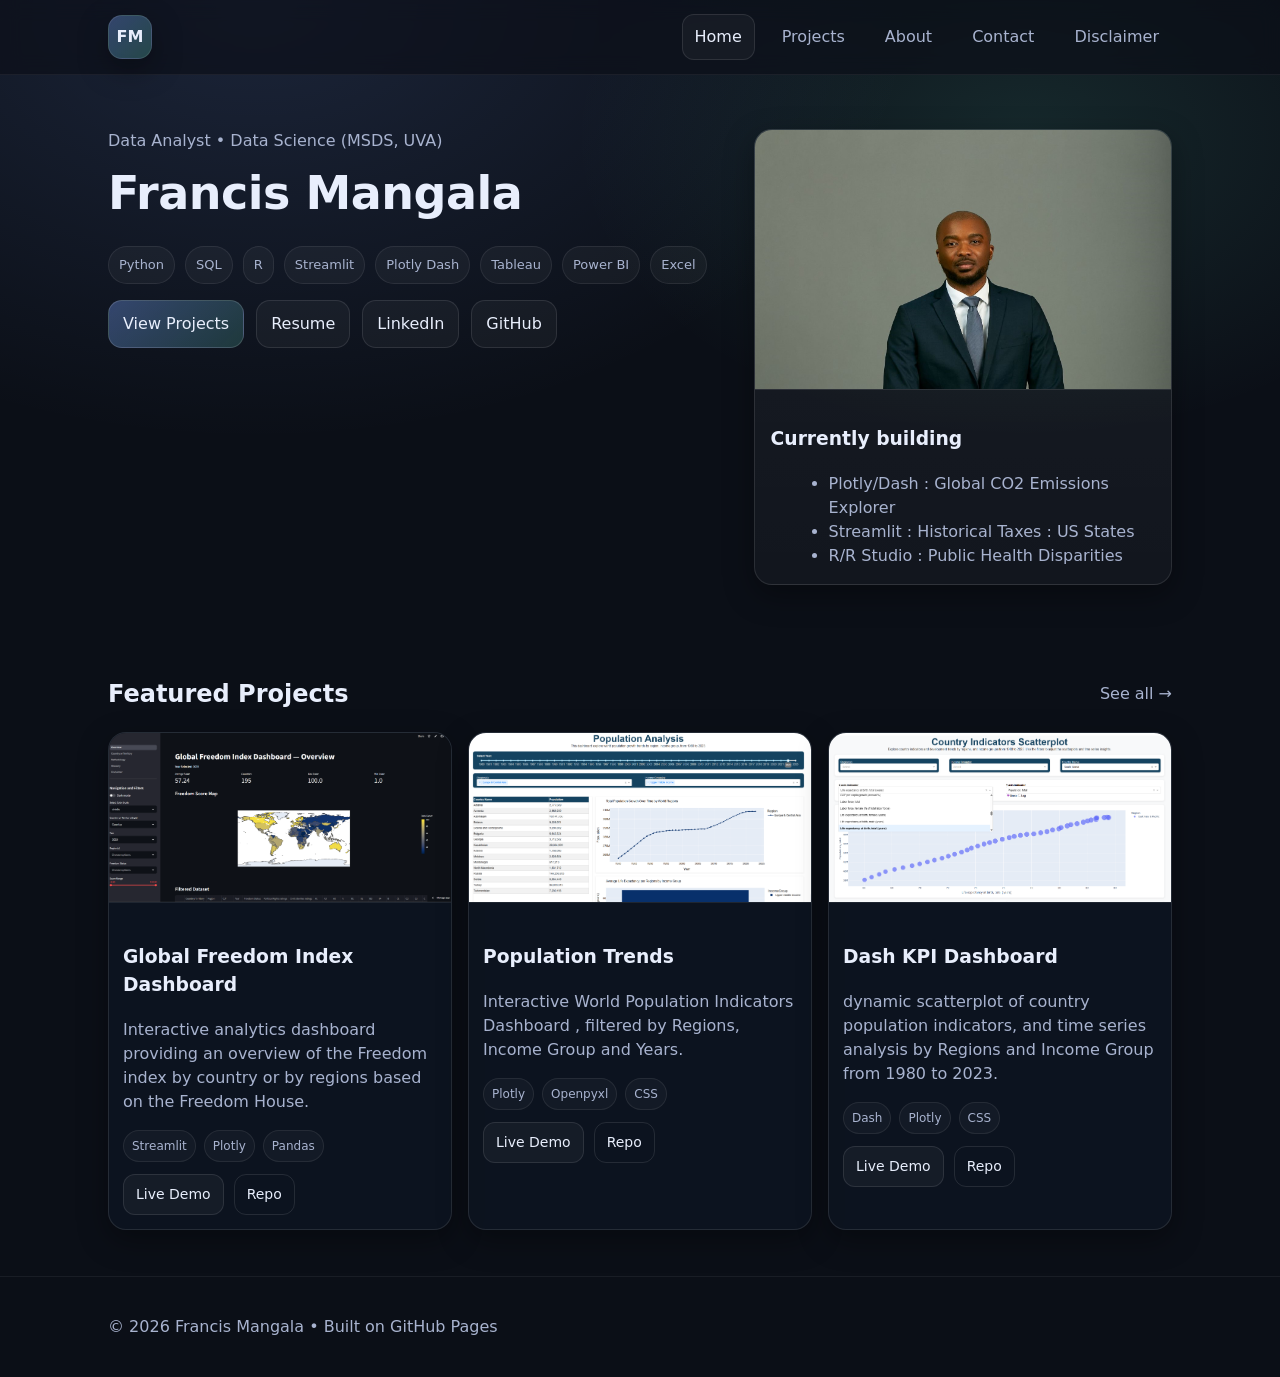
==== index.html @ 0584d46b "Update Website" ====
<!doctype html>
<html lang="en">
<head>
  <meta charset="utf-8" />
  <meta name="viewport" content="width=device-width,initial-scale=1" />
  <title>Francis Mangala | Data Analyst</title>
  <meta name="description" content="Portfolio of Francis Mangala — Data Analytics, Dash/Streamlit Apps, BI Dashboards, and Data Science projects." />
  <link rel="stylesheet" href="assets/css/styles.css" />
</head>

<body>
  <header class="site-header">
    <div class="container nav">
      <a class="brand" href="index.html">FM</a>
      <nav>
        <a class="active" href="index.html">Home</a>
        <a href="projects.html">Projects</a>
        <a href="about.html">About</a>
        <a href="contact.html">Contact</a>
        <a href="disclaimer.html">Disclaimer</a>
      </nav>
      <button class="nav-toggle" aria-label="Toggle menu">☰</button>
    </div>
  </header>

  <main>
    <section class="hero">
      <div class="container hero-grid">
        <div>
          <p class="kicker">Data Analyst • Data Science (MSDS, UVA)</p>
          <h1>Francis Mangala</h1>
          <p class="subtitle">
            
          </p>

          <div class="chips">
            <span class="chip">Python</span>
            <span class="chip">SQL</span>
            <span class="chip">R</span>
            <span class="chip">Streamlit</span>
            <span class="chip">Plotly Dash</span>
            <span class="chip">Tableau</span>
            <span class="chip">Power BI</span>
            <span class="chip">Excel</span>
          </div>

          <div class="cta-row">
            <a class="btn primary" href="projects.html">View Projects</a>
            <a class="btn" href="resume/Francis Mangala_resume.pdf" target="_blank" rel="noopener">Resume</a>
            <a class="btn" href="https://www.linkedin.com/in/francismangala/" target="_blank" rel="noopener">LinkedIn</a>
            <a class="btn" href="https://github.com/VizualOptima?tab=repositories" target="_blank" rel="noopener">GitHub</a>
          </div>

          <!-- <div class="links-row">
            <a href="https://www.linkedin.com/in/francismangala/" target="_blank" rel="noopener">LinkedIn</a>
            <span>•</span>
            <a href="https://github.com/VizualOptima?tab=repositories" target="_blank" rel="noopener">GitHub</a>
          </div> -->
        </div>

        <div class="hero-card">
          <img class="avatar" src="assets/img/profile.jpg" alt="Francis Mangala profile photo" />
          <div class="hero-card-body">
            <h3>Currently building</h3>
            <ul>
              <li>Plotly/Dash : Global CO2 Emissions Explorer</li>
              <li>Streamlit : Historical Taxes : US States</li>
              <li>R/R Studio : Public Health Disparities</li>
            </ul>
          </div>
        </div>
      </div>
    </section>

    <section class="section">
      <div class="container">
        <div class="section-head">
          <h2>Featured Projects</h2>
          <a class="text-link" href="projects.html">See all →</a>
        </div>

        <div class="grid cards">
          <article class="card">
            <img src="assets/img/Overview.png" alt="Freedom Index Dashboard screenshot" />
            <div class="card-body">
              <h3>Global Freedom Index Dashboard</h3>
              <p>Interactive analytics dashboard providing an overview of the Freedom index by country or by regions based on the Freedom House.</p>
              <div class="tags">
                <span>Streamlit</span><span>Plotly</span><span>Pandas</span>
              </div>
              <div class="card-actions">
                <a class="btn small" href="https://vizualoptima-freedom-inde-multi-page-freedom-appoverview-aysgme.streamlit.app/" target="_blank" rel="noopener">Live Demo</a>
                <a class="btn small ghost" href="https://github.com/VizualOptima/Freedom_Index" target="_blank" rel="noopener">Repo</a>
              </div>
            </div>
          </article>

          <article class="card">
            <img src="assets/img/population.png" alt="Population Trend app screenshot" />
            <div class="card-body">
              <h3>Population Trends</h3>
              <p>Interactive World Population Indicators Dashboard , filtered by Regions, Income Group and Years.</p>
              <div class="tags">
                <span>Plotly</span><span>Openpyxl</span><span>CSS</span>
              </div>
              <div class="card-actions">
                <a class="btn small" href="https://population-trend.onrender.com/" target="_blank" rel="noopener">Live Demo</a>
                <a class="btn small ghost" href="https://github.com/VizualOptima/Population_trend" target="_blank" rel="noopener">Repo</a>
              </div>
            </div>
          </article>

          <article class="card">
            <img src="assets/img/country indicators.png" alt="scatterplot app screenshot" />
            <div class="card-body">
              <h3>Dash KPI Dashboard</h3>
              <p>dynamic scatterplot of country population indicators, and time series analysis by Regions and Income Group from 1980 to 2023.</p>
              <div class="tags">
                <span>Dash</span><span>Plotly</span><span>CSS</span>
              </div>
              <div class="card-actions">
                <a class="btn small" href="https://country-indicators-scatterplot-zp8x.onrender.com/" target="_blank" rel="noopener">Live Demo</a>
                <a class="btn small ghost" href="https://github.com/VizualOptima/country_indicators_scatterplot" target="_blank" rel="noopener">Repo</a>
              </div>
            </div>
          </article>
        </div>
      </div>
    </section>
  </main>

  <footer class="site-footer">
    <div class="container">
      <p>© <span id="year"></span> Francis Mangala • Built on GitHub Pages</p>
    </div>
  </footer>

  <script src="assets/js/main.js"></script>
</body>
</html>
---- assets/css/styles.css ----
:root{
  --bg:#0b0f17;
  --panel:#101827;
  --text:#e8eefc;
  --muted:#a8b3cf;
  --line:#1f2a44;
  --accent:#7aa2ff;
  --accent2:#66e3c4;
  --shadow: 0 10px 30px rgba(0,0,0,.35);
  --radius: 18px;
}

*{box-sizing:border-box}
html,body{margin:0;padding:0}
body{
  font-family: ui-sans-serif, system-ui, -apple-system, Segoe UI, Roboto, Arial;
  background: radial-gradient(1200px 800px at 20% 0%, rgba(122,162,255,.15), transparent 55%),
              radial-gradient(900px 600px at 80% 10%, rgba(102,227,196,.12), transparent 50%),
              var(--bg);
  color:var(--text);
  line-height:1.5;
}

a{color:inherit;text-decoration:none}
a:hover{opacity:.9}

.container{max-width:1100px;margin:0 auto;padding:0 18px}
.section{padding:46px 0}
.section-head{display:flex;align-items:center;justify-content:space-between;gap:14px}

.site-header{
  position:sticky;top:0;z-index:50;
  border-bottom:1px solid rgba(255,255,255,.06);
  backdrop-filter: blur(10px);
  background: rgba(11,15,23,.65);
}
.nav{display:flex;align-items:center;justify-content:space-between;padding:14px 18px}
.brand{
  width:44px;height:44px;border-radius:14px;
  display:grid;place-items:center;
  background: linear-gradient(135deg, rgba(122,162,255,.35), rgba(102,227,196,.25));
  border:1px solid rgba(255,255,255,.10);
  box-shadow: var(--shadow);
  font-weight:700;
}
nav{display:flex;gap:14px;align-items:center}
nav a{
  padding:10px 12px;border-radius:12px;
  color:var(--muted);
  border:1px solid transparent;
}
nav a.active{
  color:var(--text);
  border-color: rgba(255,255,255,.10);
  background: rgba(255,255,255,.04);
}
.nav-toggle{display:none}

.hero{padding:54px 0 26px}
.hero-grid{display:grid;grid-template-columns: 1.2fr .8fr;gap:18px;align-items:stretch}
.kicker{color:var(--muted);margin:0 0 6px}
h1{font-size:46px;letter-spacing:-.5px;margin:0 0 10px}
.subtitle{color:var(--muted);font-size:18px;max-width:62ch}

.hero-card{
  border-radius: var(--radius);
  background: linear-gradient(180deg, rgba(255,255,255,.06), rgba(255,255,255,.03));
  border:1px solid rgba(255,255,255,.10);
  box-shadow: var(--shadow);
  overflow:hidden;
  display:flex;flex-direction:column;
}
.avatar{width:100%;height:260px;object-fit:cover;border-bottom:1px solid rgba(255,255,255,.10)}
.hero-card-body{padding:16px}
.hero-card-body ul{margin:8px 0 0 18px;color:var(--muted)}

.chips{display:flex;flex-wrap:wrap;gap:10px;margin:16px 0}
.chip{
  padding:8px 10px;border-radius:999px;
  background: rgba(255,255,255,.04);
  border:1px solid rgba(255,255,255,.08);
  color:var(--muted);
  font-size:13px;
}

.cta-row{display:flex;gap:12px;flex-wrap:wrap;margin-top:14px}
.btn{
  padding:11px 14px;border-radius:14px;
  border:1px solid rgba(255,255,255,.10);
  background: rgba(255,255,255,.04);
  color:var(--text);
  display:inline-flex;align-items:center;gap:10px;
}
.btn.primary{
  background: linear-gradient(135deg, rgba(122,162,255,.35), rgba(102,227,196,.18));
  border-color: rgba(255,255,255,.14);
}
.btn.ghost{background: transparent}
.btn.small{padding:9px 12px;border-radius:12px;font-size:14px}

.links-row{margin-top:14px;color:var(--muted);display:flex;gap:10px;align-items:center}
.text-link{color:var(--muted)}
.text-link:hover{color:var(--text)}

.grid{display:grid;gap:16px}
.cards{grid-template-columns: repeat(3, minmax(0, 1fr))}
.card{
  border-radius: var(--radius);
  border:1px solid rgba(255,255,255,.10);
  background: rgba(16,24,39,.55);
  box-shadow: var(--shadow);
  overflow:hidden;
}
.card img{width:100%;height:170px;object-fit:cover;border-bottom:1px solid rgba(255,255,255,.08)}
.card-body{padding:14px}
.card-body p{color:var(--muted);margin-top:6px}
.tags{display:flex;flex-wrap:wrap;gap:8px;margin:10px 0 12px}
.tags span{
  font-size:12px;color:var(--muted);
  padding:6px 8px;border-radius:999px;
  border:1px solid rgba(255,255,255,.08);
  background: rgba(255,255,255,.03);
}
.card-actions{display:flex;gap:10px;flex-wrap:wrap}

.two-col{grid-template-columns: 1fr 1fr}
.panel{
  border-radius: var(--radius);
  border:1px solid rgba(255,255,255,.10);
  background: rgba(16,24,39,.55);
  box-shadow: var(--shadow);
  padding:16px;
}
.note{color:var(--muted);margin-top:14px}

.site-footer{
  border-top:1px solid rgba(255,255,255,.06);
  padding:22px 0;
  color:var(--muted);
}

@media (max-width: 900px){
  .hero-grid{grid-template-columns:1fr}
  .cards{grid-template-columns:1fr}
  .two-col{grid-template-columns:1fr}
  nav{display:none}
  .nav-toggle{display:inline-flex;background:transparent;border:1px solid rgba(255,255,255,.10);color:var(--text);border-radius:12px;padding:8px 10px}
  body.menu-open nav{
    display:flex;flex-direction:column;gap:8px;
    position:absolute;right:18px;top:64px;
    background: rgba(11,15,23,.96);
    border:1px solid rgba(255,255,255,.10);
    padding:10px;border-radius:14px;
  }
}
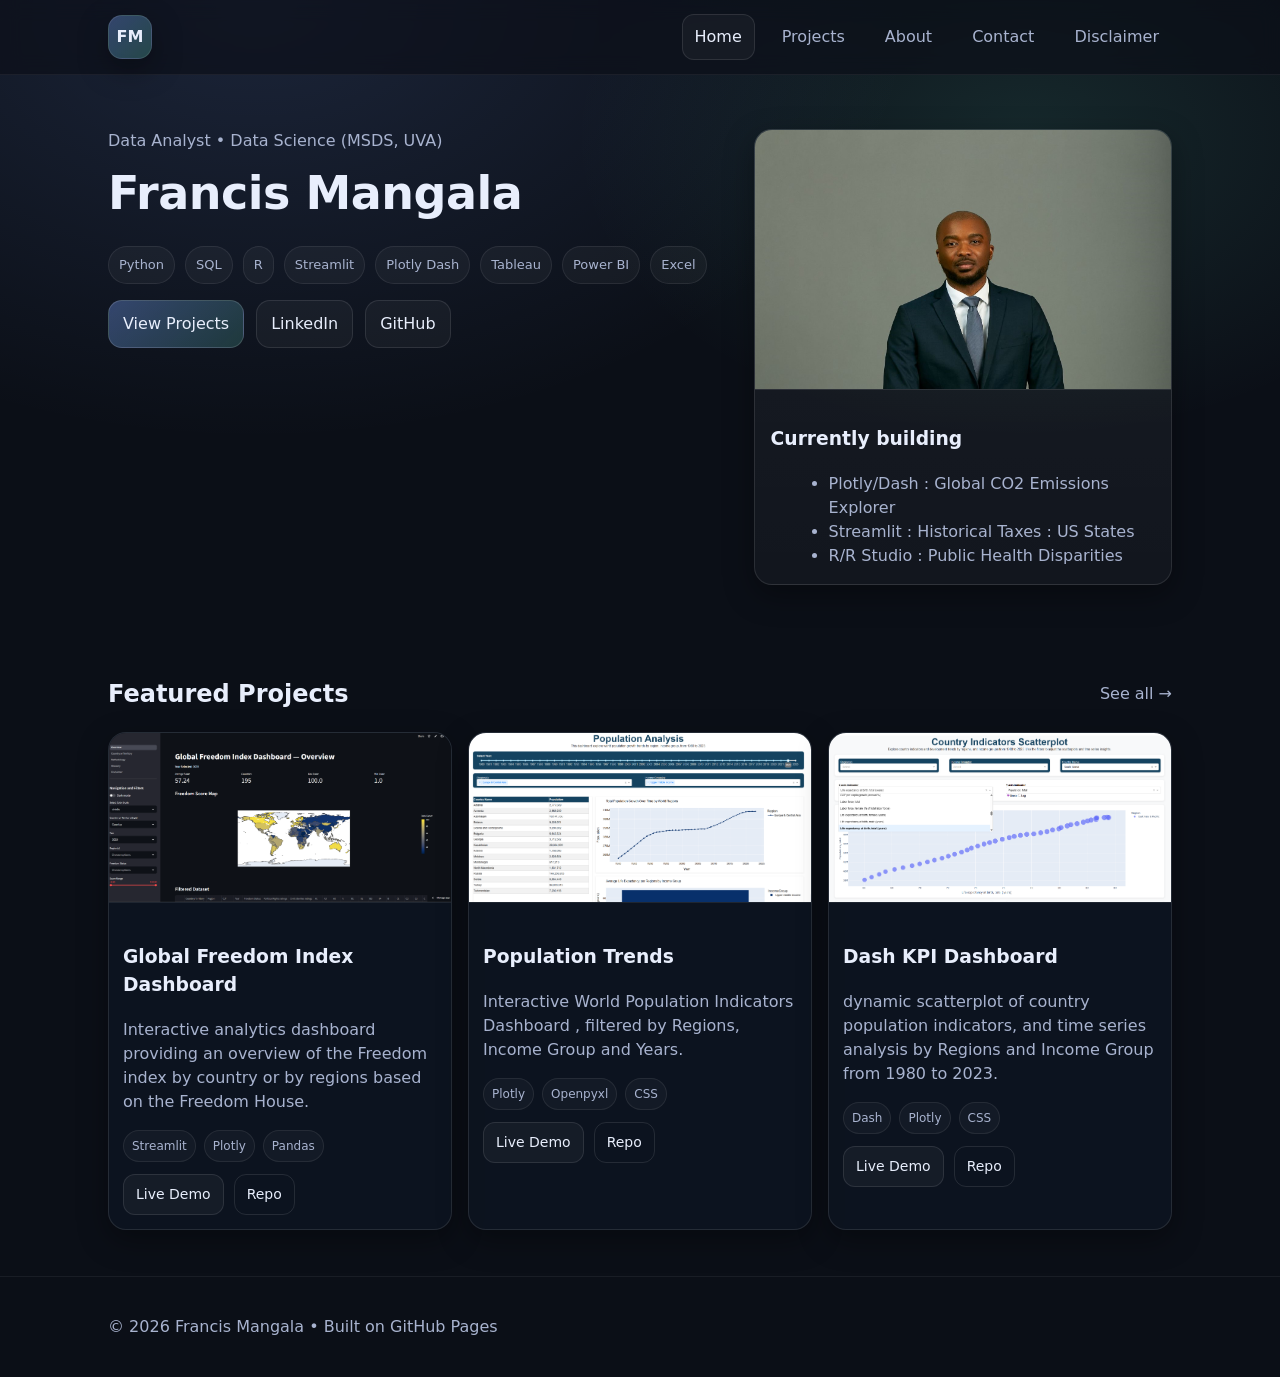
==== commit 0e1d3635: "Hide Resume" ====
--- a/index.html
+++ b/index.html
@@ -46,7 +46,7 @@
 
           <div class="cta-row">
             <a class="btn primary" href="projects.html">View Projects</a>
-            <a class="btn" href="resume/Francis Mangala_resume.pdf" target="_blank" rel="noopener">Resume</a>
+            <!-- <a class="btn" href="resume/Francis Mangala_resume.pdf" target="_blank" rel="noopener">Resume</a> -->
             <a class="btn" href="https://www.linkedin.com/in/francismangala/" target="_blank" rel="noopener">LinkedIn</a>
             <a class="btn" href="https://github.com/VizualOptima?tab=repositories" target="_blank" rel="noopener">GitHub</a>
           </div>
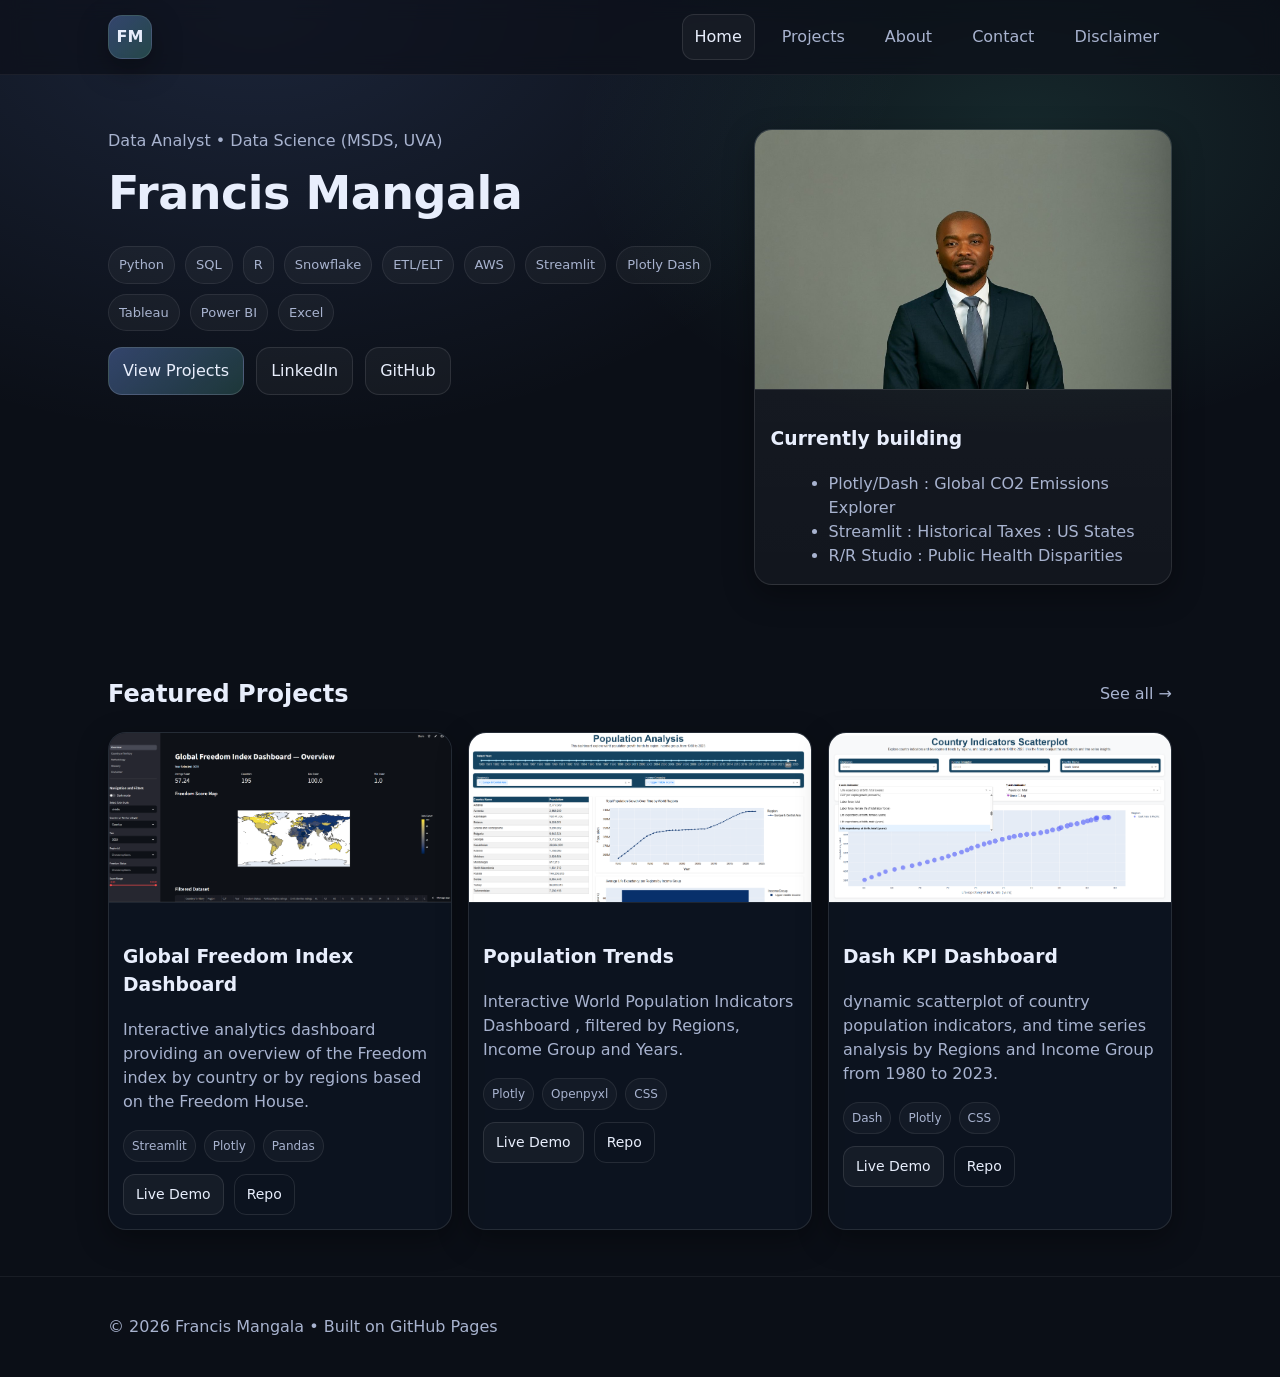
==== commit ba2dd7fd: "Update index.html" ====
--- a/index.html
+++ b/index.html
@@ -37,6 +37,9 @@
             <span class="chip">Python</span>
             <span class="chip">SQL</span>
             <span class="chip">R</span>
+            <span class="chip">Snowflake</span>
+            <span class="chip">ETL/ELT</span>
+            <span class="chip">AWS</span>
             <span class="chip">Streamlit</span>
             <span class="chip">Plotly Dash</span>
             <span class="chip">Tableau</span>
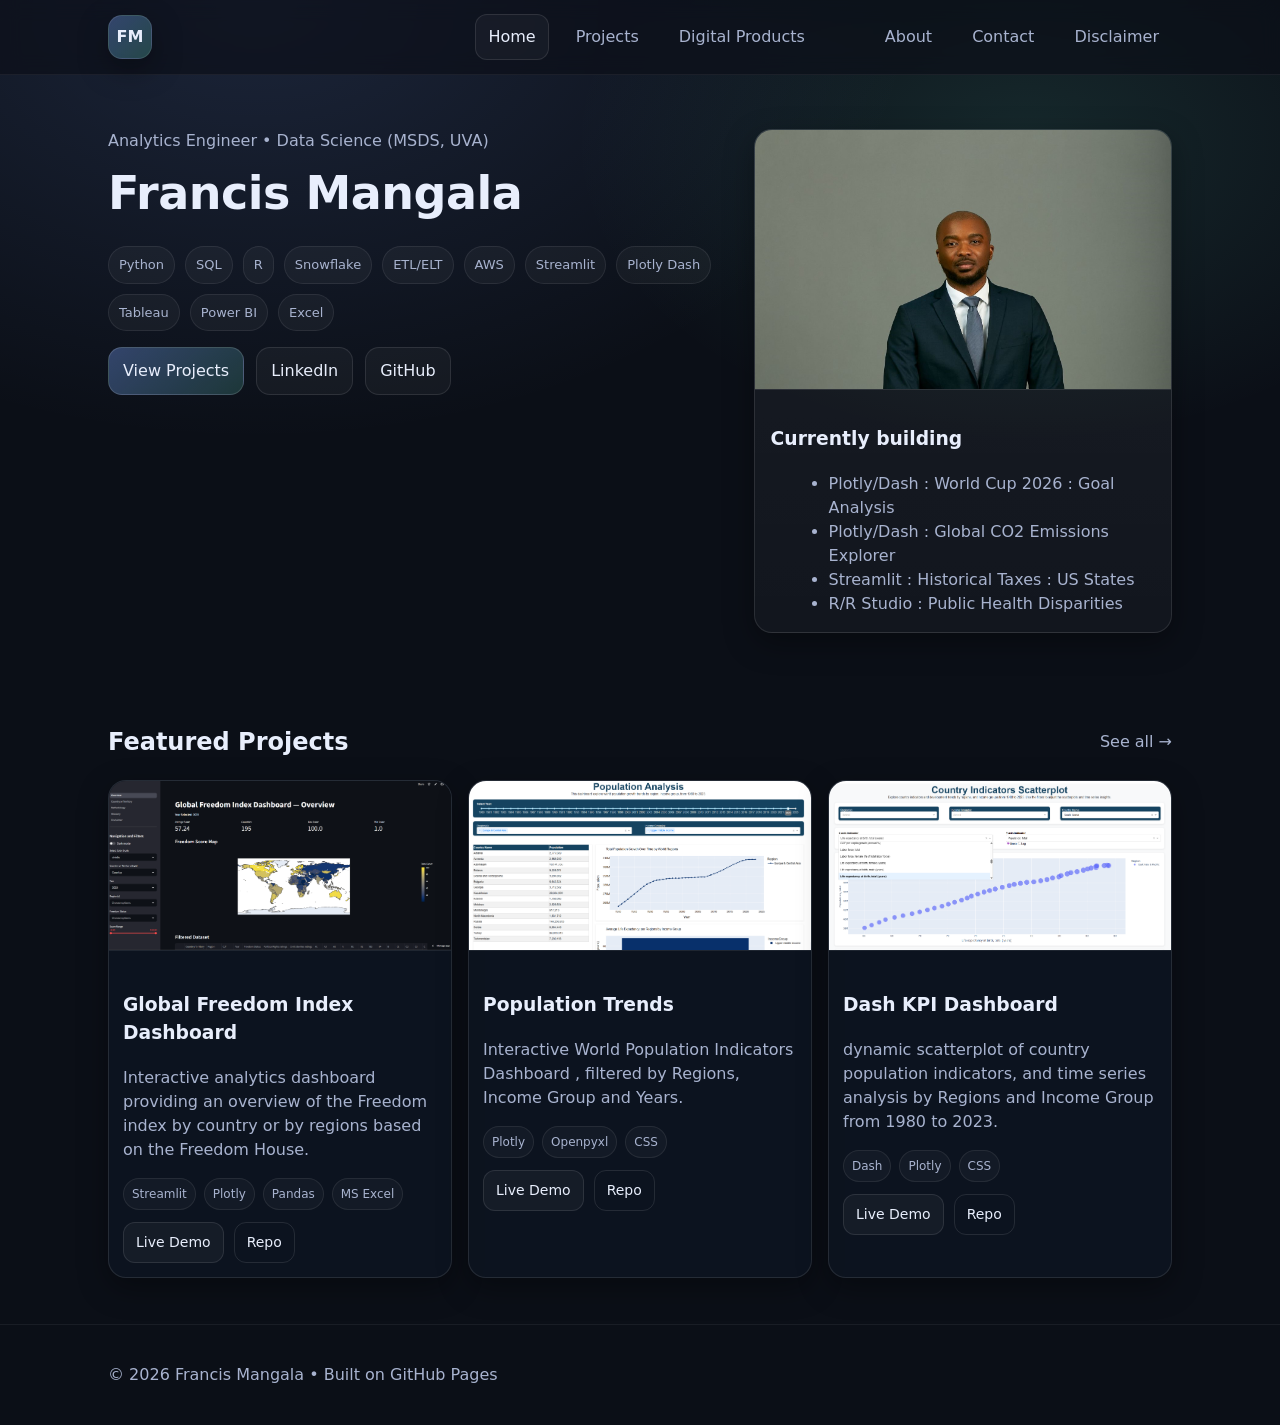
==== commit a13200c5: "Change title and description for portfolio Updated title and description meta tags to reflect new ro" ====
--- a/index.html
+++ b/index.html
@@ -3,8 +3,8 @@
 <head>
   <meta charset="utf-8" />
   <meta name="viewport" content="width=device-width,initial-scale=1" />
-  <title>Francis Mangala | Data Analyst</title>
-  <meta name="description" content="Portfolio of Francis Mangala — Data Analytics, Dash/Streamlit Apps, BI Dashboards, and Data Science projects." />
+  <title>Francis Mangala | Analytics Engineer</title>
+  <meta name="description" content="Portfolio of Francis Mangala — Data Analytics, Database design , Dash/Streamlit Apps, BI Dashboards, and Data Science projects." />
   <link rel="stylesheet" href="assets/css/styles.css" />
 </head>
 
@@ -15,6 +15,7 @@
       <nav>
         <a class="active" href="index.html">Home</a>
         <a href="projects.html">Projects</a>
+        <a href="digital_products.html">Digital Products<a/>
         <a href="about.html">About</a>
         <a href="contact.html">Contact</a>
         <a href="disclaimer.html">Disclaimer</a>
@@ -27,7 +28,7 @@
     <section class="hero">
       <div class="container hero-grid">
         <div>
-          <p class="kicker">Data Analyst • Data Science (MSDS, UVA)</p>
+          <p class="kicker">Analytics Engineer • Data Science (MSDS, UVA)</p>
           <h1>Francis Mangala</h1>
           <p class="subtitle">
             
@@ -66,6 +67,7 @@
           <div class="hero-card-body">
             <h3>Currently building</h3>
             <ul>
+              <li>Plotly/Dash : World Cup 2026 : Goal Analysis</li>
               <li>Plotly/Dash : Global CO2 Emissions Explorer</li>
               <li>Streamlit : Historical Taxes : US States</li>
               <li>R/R Studio : Public Health Disparities</li>
@@ -89,7 +91,7 @@
               <h3>Global Freedom Index Dashboard</h3>
               <p>Interactive analytics dashboard providing an overview of the Freedom index by country or by regions based on the Freedom House.</p>
               <div class="tags">
-                <span>Streamlit</span><span>Plotly</span><span>Pandas</span>
+                <span>Streamlit</span><span>Plotly</span><span>Pandas</span><span>MS Excel</span>
               </div>
               <div class="card-actions">
                 <a class="btn small" href="https://vizualoptima-freedom-inde-multi-page-freedom-appoverview-aysgme.streamlit.app/" target="_blank" rel="noopener">Live Demo</a>
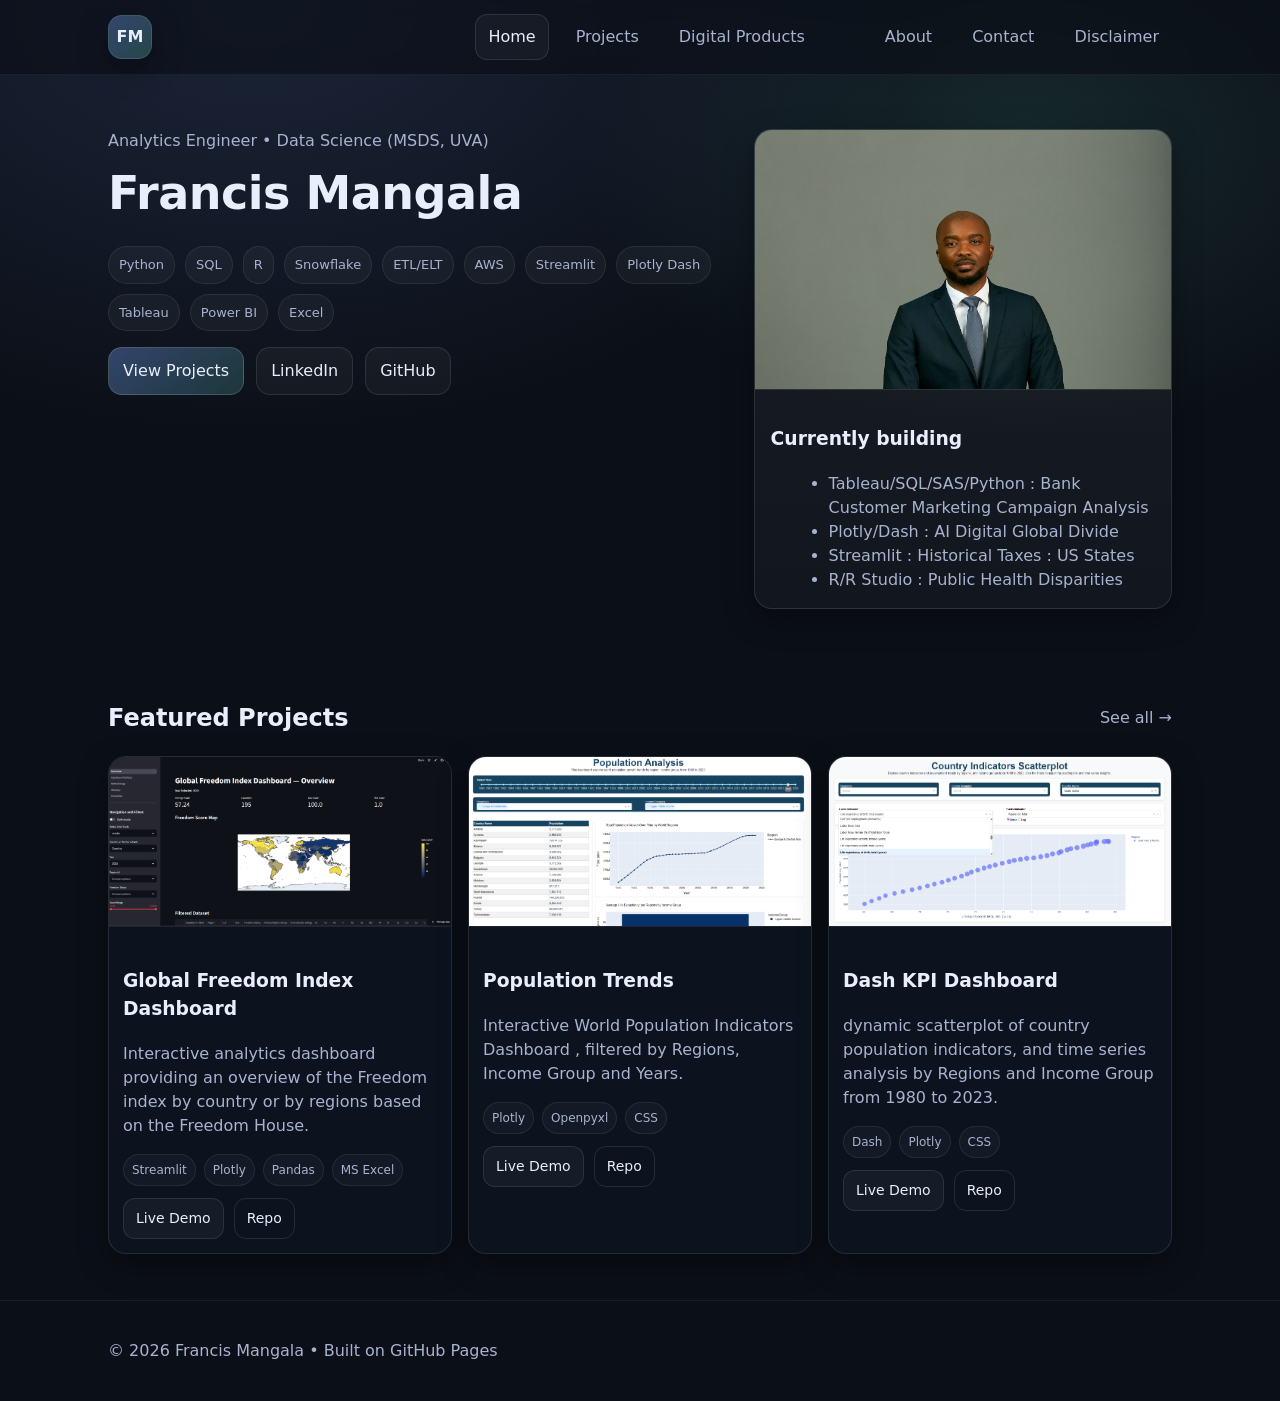
==== commit 3f932d36: "Update project list in index.html" ====
--- a/index.html
+++ b/index.html
@@ -15,7 +15,7 @@
       <nav>
         <a class="active" href="index.html">Home</a>
         <a href="projects.html">Projects</a>
-        <a href="digital_products.html">Digital Products<a/>
+        <a href="digital_product.html">Digital Products<a/>
         <a href="about.html">About</a>
         <a href="contact.html">Contact</a>
         <a href="disclaimer.html">Disclaimer</a>
@@ -67,8 +67,8 @@
           <div class="hero-card-body">
             <h3>Currently building</h3>
             <ul>
-              <li>Plotly/Dash : World Cup 2026 : Goal Analysis</li>
-              <li>Plotly/Dash : Global CO2 Emissions Explorer</li>
+              <li>Tableau/SQL/SAS/Python : Bank Customer Marketing Campaign Analysis</li>
+              <li>Plotly/Dash : AI Digital Global Divide</li>
               <li>Streamlit : Historical Taxes : US States</li>
               <li>R/R Studio : Public Health Disparities</li>
             </ul>
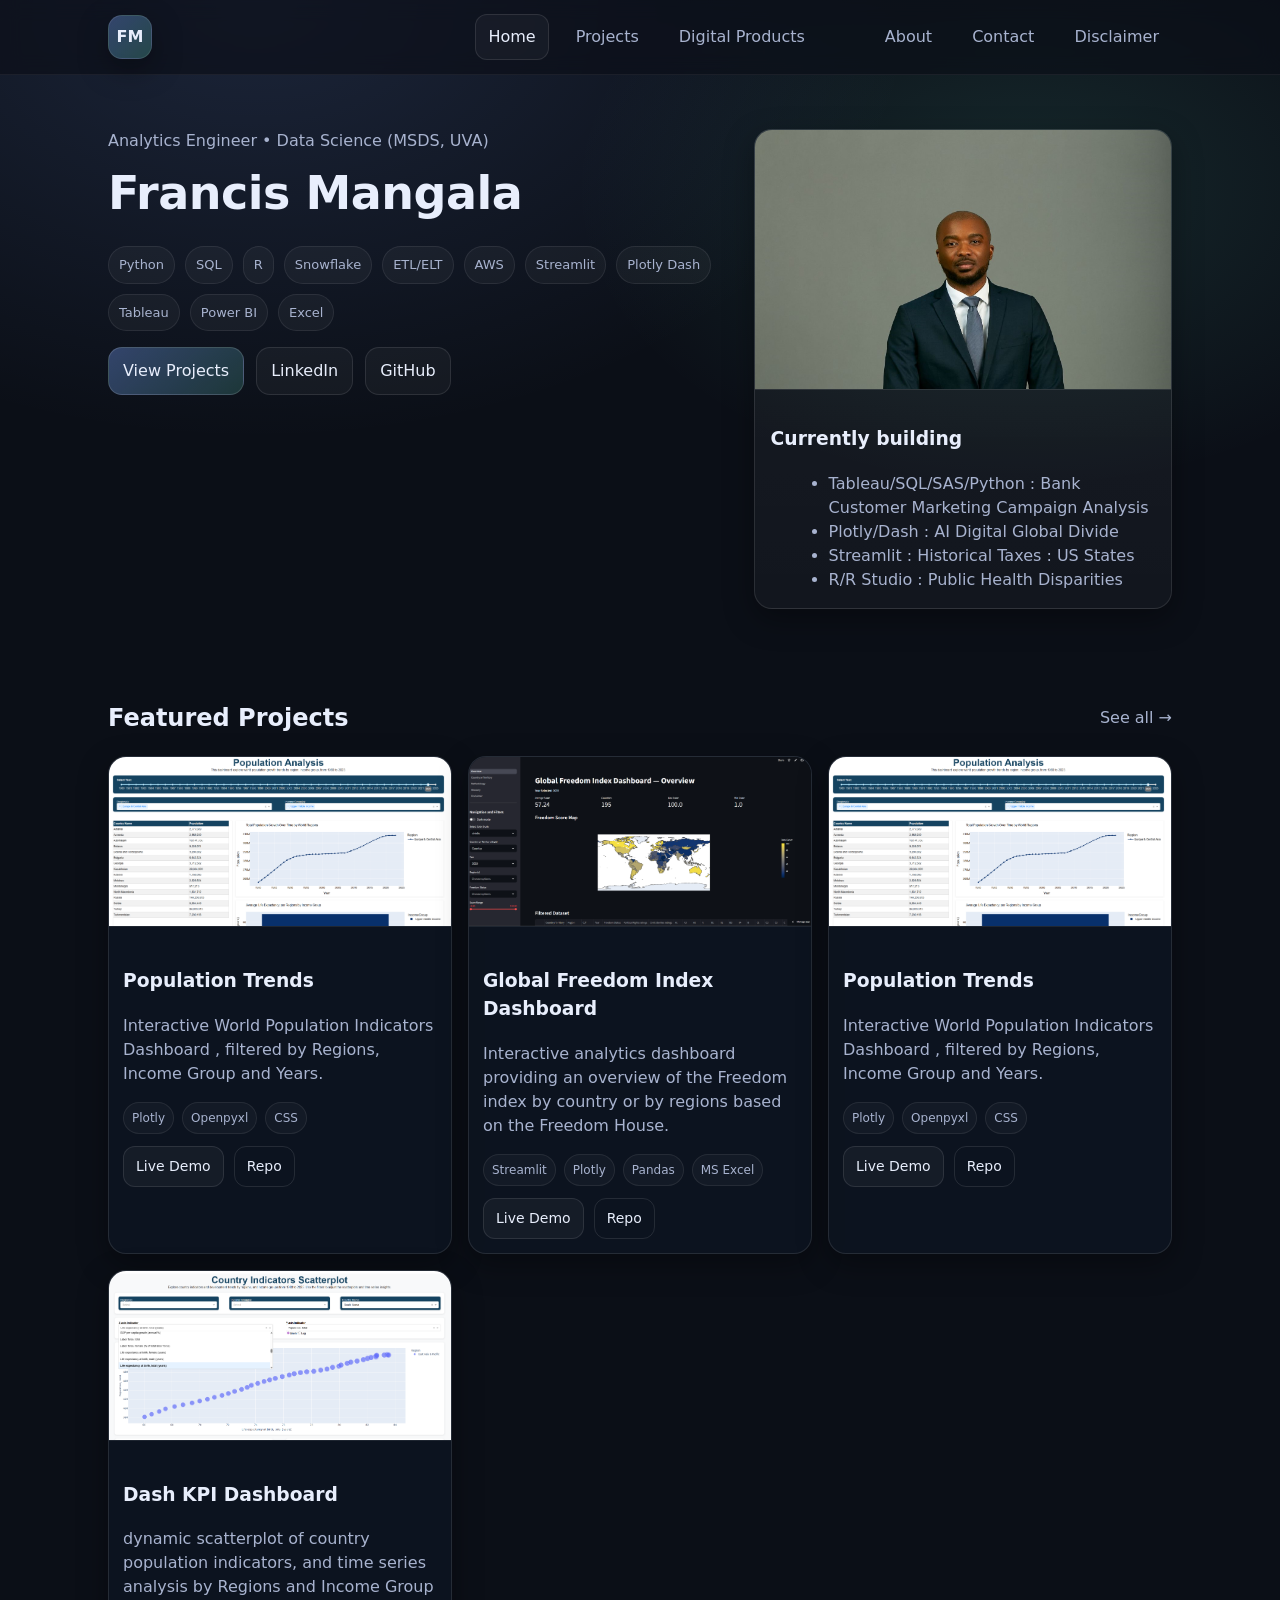
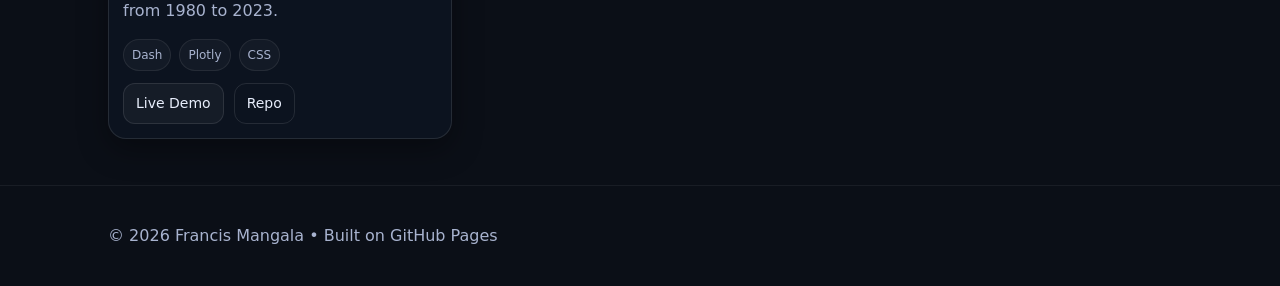
==== commit 5a769dae: "Add Population Trends app card to index.html Added a new card for the Population Trends app with a l" ====
--- a/index.html
+++ b/index.html
@@ -85,6 +85,22 @@
         </div>
 
         <div class="grid cards">
+          
+            <article class="card">
+            <img src="assets/img/population.png" alt="Population Trend app screenshot" />
+            <div class="card-body">
+              <h3>Population Trends</h3>
+              <p>Interactive World Population Indicators Dashboard , filtered by Regions, Income Group and Years.</p>
+              <div class="tags">
+                <span>Plotly</span><span>Openpyxl</span><span>CSS</span>
+              </div>
+              <div class="card-actions">
+                <a class="btn small" href="https://population-trend.onrender.com/" target="_blank" rel="noopener">Live Demo</a>
+                <a class="btn small ghost" href="https://github.com/VizualOptima/Population_trend" target="_blank" rel="noopener">Repo</a>
+              </div>
+            </div>
+          </article>
+          
           <article class="card">
             <img src="assets/img/Overview.png" alt="Freedom Index Dashboard screenshot" />
             <div class="card-body">
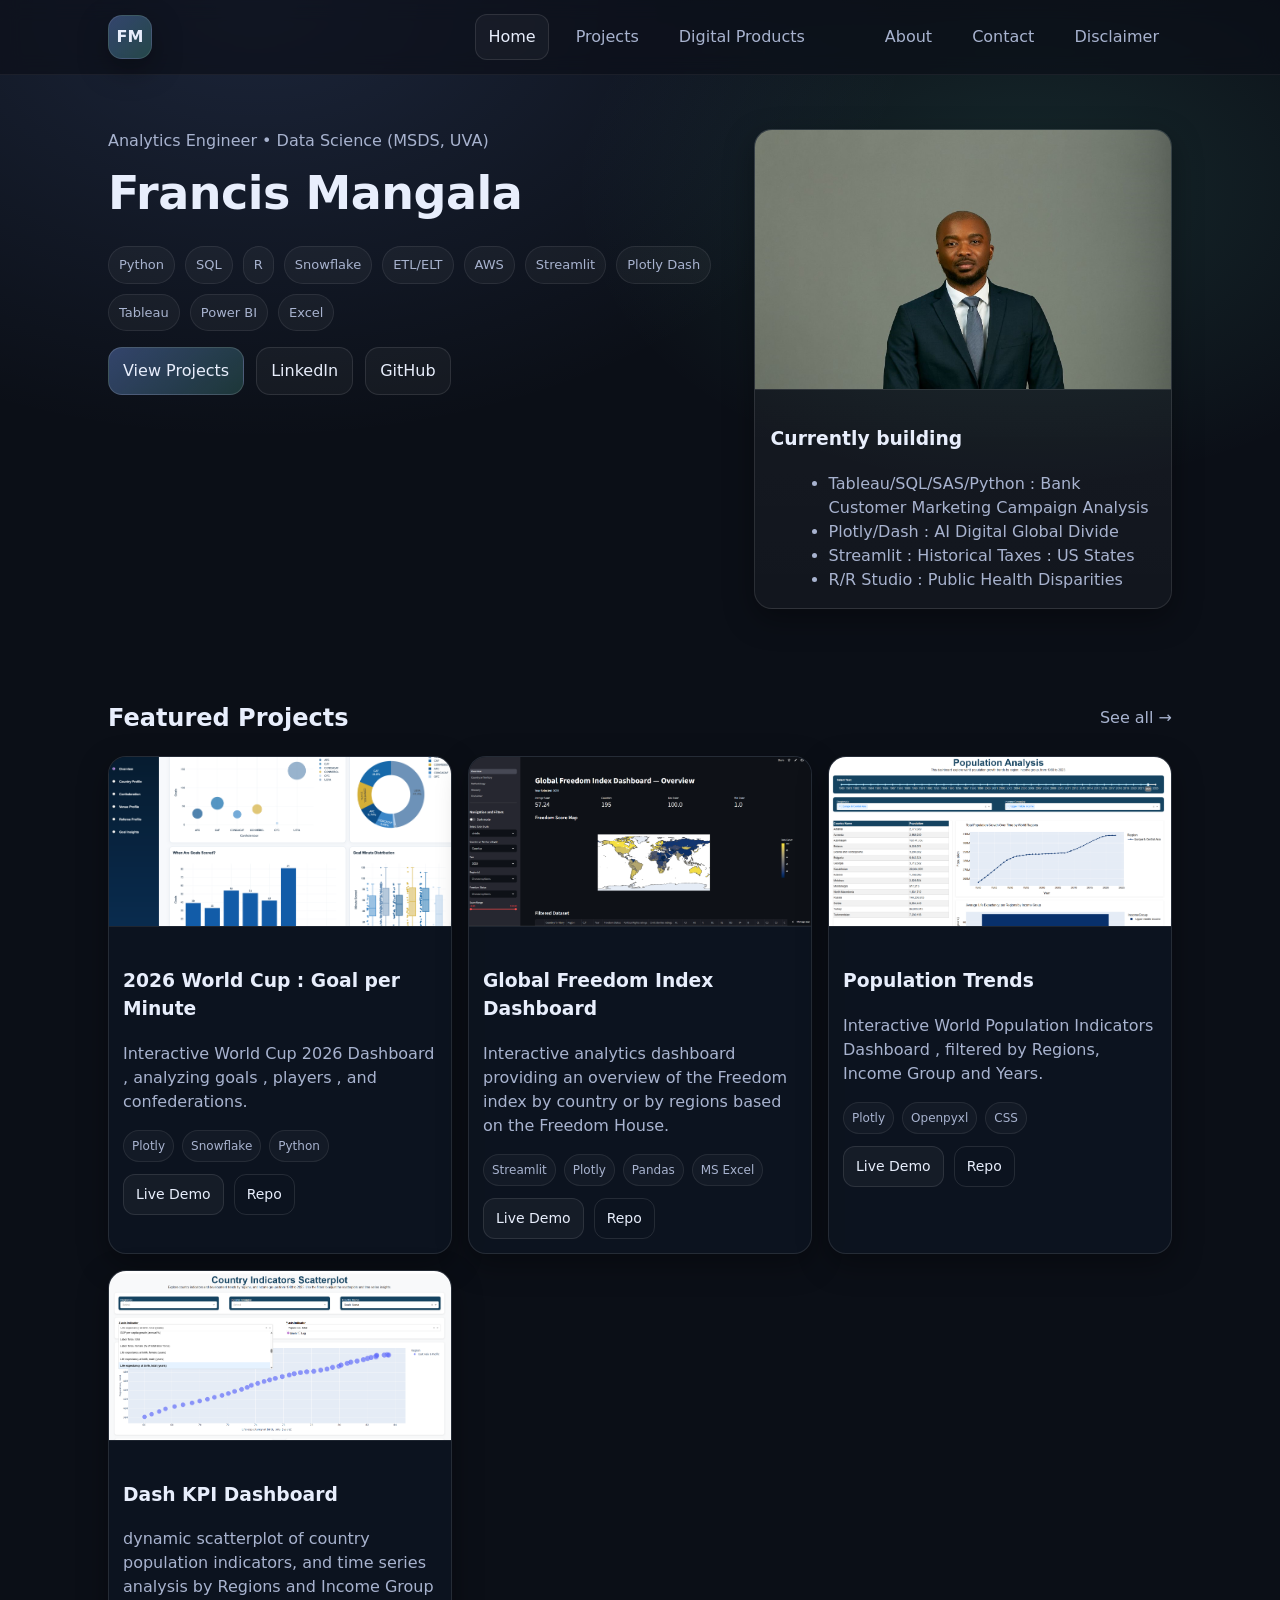
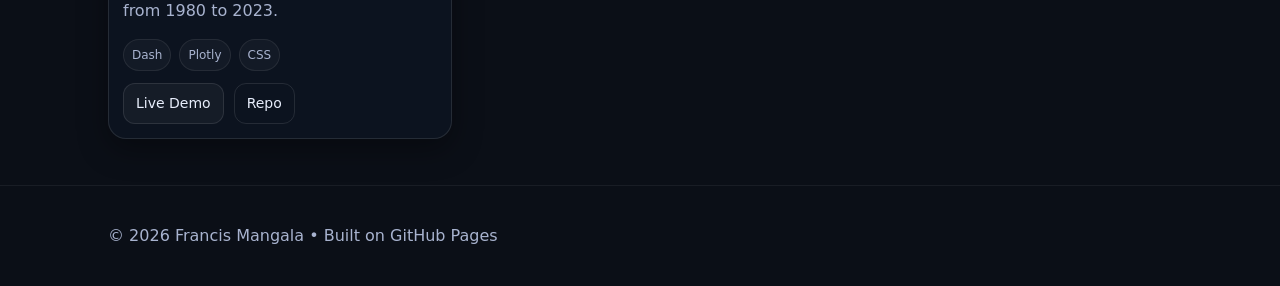
==== commit 780fbd09: "Website Update" ====
--- a/index.html
+++ b/index.html
@@ -87,16 +87,16 @@
         <div class="grid cards">
           
             <article class="card">
-            <img src="assets/img/population.png" alt="Population Trend app screenshot" />
+            <img src="assets/img/world_cup_image.png" alt="world cup dashboard screenshot" />
             <div class="card-body">
-              <h3>Population Trends</h3>
-              <p>Interactive World Population Indicators Dashboard , filtered by Regions, Income Group and Years.</p>
+              <h3>2026 World Cup : Goal per Minute</h3>
+              <p>Interactive World Cup 2026 Dashboard , analyzing goals , players , and confederations.</p>
               <div class="tags">
-                <span>Plotly</span><span>Openpyxl</span><span>CSS</span>
+                <span>Plotly</span><span>Snowflake</span><span>Python</span>
               </div>
               <div class="card-actions">
-                <a class="btn small" href="https://population-trend.onrender.com/" target="_blank" rel="noopener">Live Demo</a>
-                <a class="btn small ghost" href="https://github.com/VizualOptima/Population_trend" target="_blank" rel="noopener">Repo</a>
+                <a class="btn small" href="https://wc2026analytics.plotly.app/" target="_blank" rel="noopener">Live Demo</a>
+                <a class="btn small ghost" href="https://github.com/Franc6s/world_cup_2026_goal_per_minute" target="_blank" rel="noopener">Repo</a>
               </div>
             </div>
           </article>
